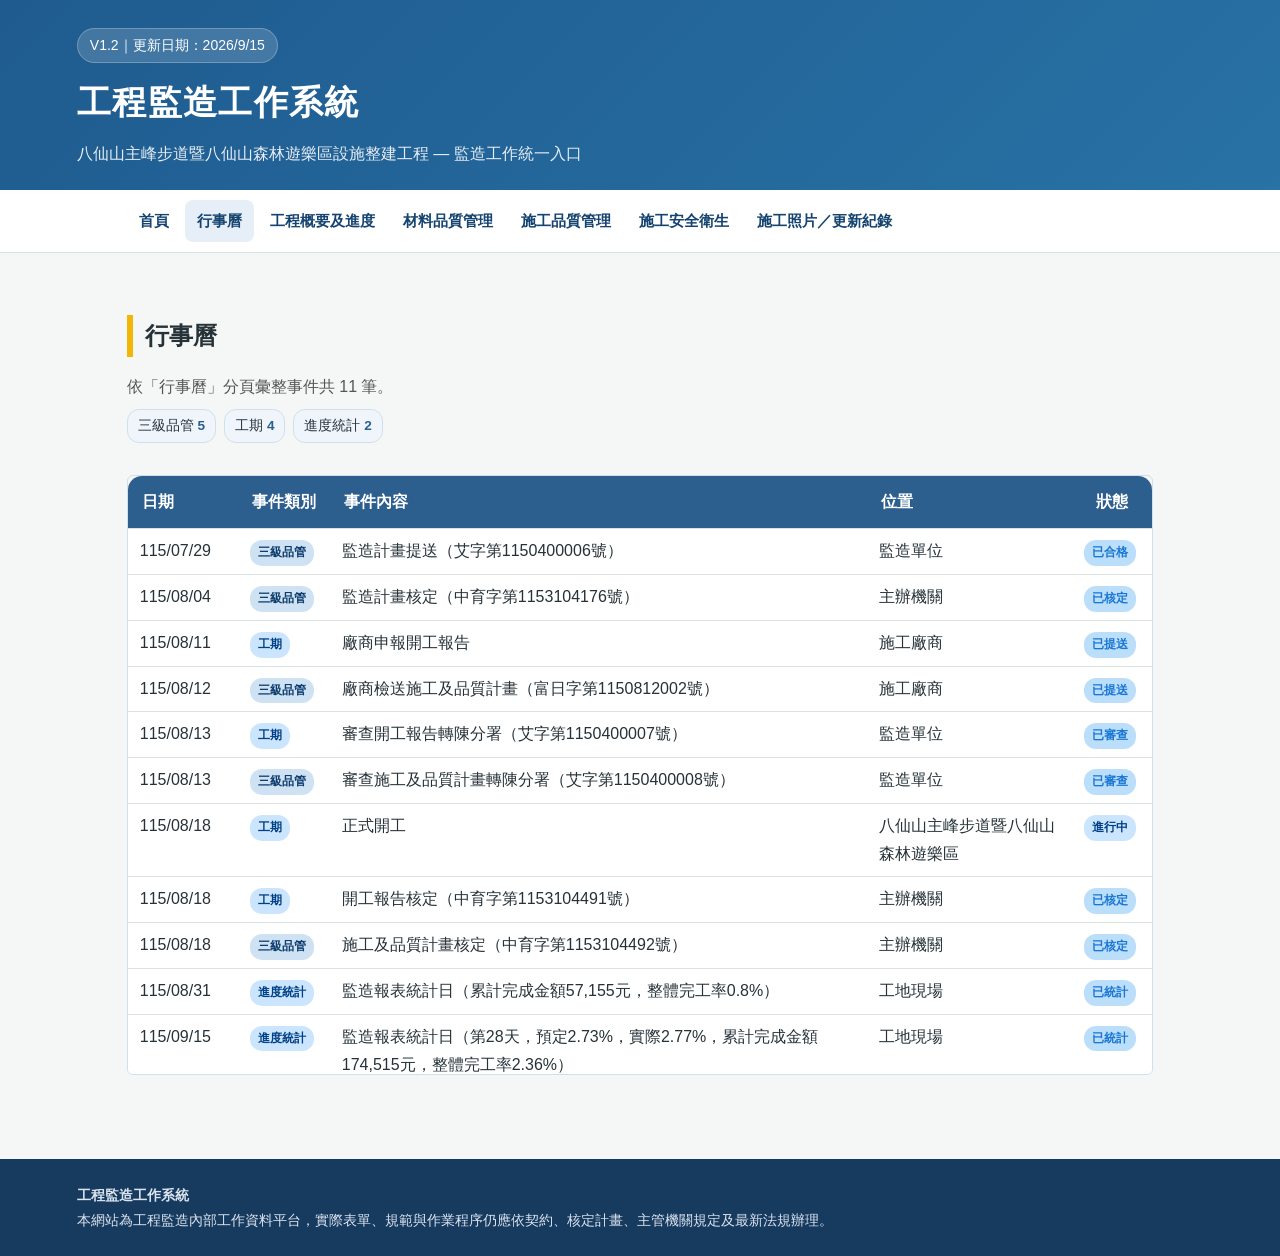
==== calendar.html @ 6cb38f0a "Add files via upload" ====
<!DOCTYPE html>

<html lang="zh-Hant-TW">
<head>
<meta charset="utf-8"/>
<meta content="width=device-width, initial-scale=1" name="viewport"/>
<title>行事曆｜工程監造工作系統</title>
<link href="assets/css/style.css" rel="stylesheet"/>
<style>
    .calendar-section { margin: 2rem 0; }
    .calendar-table th { background: #2c5f8e; color: #fff; position:sticky; top:0; }
    .calendar-table td { padding: 0.5rem 0.75rem; vertical-align: top; }
    .event-tag { display:inline-block; padding:2px 8px; border-radius:12px; font-size:0.78rem; font-weight:600; margin-right:4px; white-space:nowrap; }
    .tag-qc { background:#cfe2f3; color:#0d3d6e; }
    .tag-progress { background:#cce5ff; color:#004085; }
    .tag-inspect { background:#fff3cd; color:#856404; }
    .tag-inspect-work { background:#ff8f00; color:#fff; border:2px solid #e65100; font-weight:700; padding:3px 10px; box-shadow:0 1px 3px rgba(230,81,0,0.25); }
    .tag-schedule { background:#f8d7da; color:#721c24; }
    .tag-selfcheck { background:#e2d9f3; color:#3d1f7c; }
    .tag-mat-sample { background:#d1ecf1; color:#0c5460; }
    .tag-mat-entry { background:#bee5eb; color:#0c5460; }
    .tag-nonconform { background:#f5c6cb; color:#721c24; }
    .tag-oversight { background:#ffe0b2; color:#5d4037; }
    .tag-safety { background:#bbdefb; color:#1976d2; }
    .tag-general { background:#e9ecef; color:#495057; }
    .calendar-wrap { max-height:600px; overflow-y:auto; border:1px solid #cfe0ec; border-radius:6px; }
    .filter-bar { display:flex; gap:0.5rem; flex-wrap:wrap; margin:0.5rem 0 1rem; font-size:0.85rem; }
    .filter-bar .fchip { background:#f0f5fb; border:1px solid #cfe0ec; padding:4px 10px; border-radius:12px; }
    .filter-bar .fchip strong { color:#2c5f8e; }
    .calendar-table th.date-col { min-width:110px; white-space:nowrap; }
    .calendar-table th.cal-status-col, .calendar-table td.cal-status-col { min-width:80px; white-space:nowrap; text-align:center; }
    .calendar-table .tag { white-space:nowrap; }
  
    .placeholder { color:#aaa; font-style:italic; }
  </style>
</head>
<body>
<header>
<div class="header-inner">
<div class="badge">V1.2｜更新日期：2026/9/15</div>
<h1>工程監造工作系統</h1>
<p class="subtitle">八仙山主峰步道暨八仙山森林遊樂區設施整建工程 — 監造工作統一入口</p>
</div>
</header>
<nav>
<div class="nav-inner">
<a href="index.html">首頁</a>
<a href="calendar.html">行事曆</a>
<a href="workflow.html">工程概要及進度</a>
<a href="quality.html">材料品質管理</a>
<a href="construction-quality.html">施工品質管理</a>
<a href="safety.html">施工安全衛生</a>
<a href="downloads.html">施工照片／更新紀錄</a>
</div>
</nav>
<main>
<h2 class="section-title">行事曆</h2>
<p style="color:#555; margin-bottom:0.5rem;">依「行事曆」分頁彙整事件共 11 筆。</p>
<div class="filter-bar"><span class="fchip">三級品管 <strong>5</strong></span> <span class="fchip">工期 <strong>4</strong></span> <span class="fchip">進度統計 <strong>2</strong></span></div>
<div class="calendar-section">
<div class="calendar-wrap">
<table class="calendar-table">
<thead>
<tr><th class="date-col">日期</th><th>事件類別</th><th>事件內容</th><th>位置</th><th class="cal-status-col">狀態</th></tr>
</thead>
<tbody><tr><td>115/07/29</td><td><span class="event-tag tag-qc">三級品管</span></td><td>監造計畫提送（艾字第1150400006號）</td><td>監造單位</td><td class="cal-status-col"><span class="event-tag tag-safety">已合格</span></td></tr><tr><td>115/08/04</td><td><span class="event-tag tag-qc">三級品管</span></td><td>監造計畫核定（中育字第1153104176號）</td><td>主辦機關</td><td class="cal-status-col"><span class="event-tag tag-safety">已核定</span></td></tr><tr><td>115/08/11</td><td><span class="event-tag tag-progress">工期</span></td><td>廠商申報開工報告</td><td>施工廠商</td><td class="cal-status-col"><span class="event-tag tag-safety">已提送</span></td></tr><tr><td>115/08/12</td><td><span class="event-tag tag-qc">三級品管</span></td><td>廠商檢送施工及品質計畫（富日字第1150812002號）</td><td>施工廠商</td><td class="cal-status-col"><span class="event-tag tag-safety">已提送</span></td></tr><tr><td>115/08/13</td><td><span class="event-tag tag-progress">工期</span></td><td>審查開工報告轉陳分署（艾字第1150400007號）</td><td>監造單位</td><td class="cal-status-col"><span class="event-tag tag-safety">已審查</span></td></tr><tr><td>115/08/13</td><td><span class="event-tag tag-qc">三級品管</span></td><td>審查施工及品質計畫轉陳分署（艾字第1150400008號）</td><td>監造單位</td><td class="cal-status-col"><span class="event-tag tag-safety">已審查</span></td></tr><tr><td>115/08/18</td><td><span class="event-tag tag-progress">工期</span></td><td>正式開工</td><td>八仙山主峰步道暨八仙山森林遊樂區</td><td class="cal-status-col"><span class="event-tag tag-progress">進行中</span></td></tr><tr><td>115/08/18</td><td><span class="event-tag tag-progress">工期</span></td><td>開工報告核定（中育字第1153104491號）</td><td>主辦機關</td><td class="cal-status-col"><span class="event-tag tag-safety">已核定</span></td></tr><tr><td>115/08/18</td><td><span class="event-tag tag-qc">三級品管</span></td><td>施工及品質計畫核定（中育字第1153104492號）</td><td>主辦機關</td><td class="cal-status-col"><span class="event-tag tag-safety">已核定</span></td></tr><tr><td>115/08/31</td><td><span class="event-tag tag-progress">進度統計</span></td><td>監造報表統計日（累計完成金額57,155元，整體完工率0.8%）</td><td>工地現場</td><td class="cal-status-col"><span class="event-tag tag-safety">已統計</span></td></tr><tr><td>115/09/15</td><td><span class="event-tag tag-progress">進度統計</span></td><td>監造報表統計日（第28天，預定2.73%，實際2.77%，累計完成金額174,515元，整體完工率2.36%）</td><td>工地現場</td><td class="cal-status-col"><span class="event-tag tag-safety">已統計</span></td></tr></tbody>
</table>
</div>
</div>
</main>
<footer>
<div class="footer-inner">
<strong>工程監造工作系統</strong><br/>
    本網站為工程監造內部工作資料平台，實際表單、規範與作業程序仍應依契約、核定計畫、主管機關規定及最新法規辦理。
  </div>
</footer>
<script src="assets/js/app.js"></script>
</body>
</html>
---- assets/css/style.css ----
:root{
  --primary:#1f5b8f;
  --primary-dark:#164470;
  --accent:#f2b705;
  --bg:#f5f7f6;
  --card:#ffffff;
  --text:#263238;
  --muted:#607d8b;
  --line:#d9e2df;
  --ok:#1976d2;
  --warn:#b26a00;
  --danger:#b00020;
}
*{box-sizing:border-box}
body{
  margin:0;
  font-family:"Noto Sans TC","Microsoft JhengHei",Arial,sans-serif;
  background:var(--bg);
  color:var(--text);
  line-height:1.75;
}
header{
  background:linear-gradient(135deg,var(--primary),#2872a5);
  color:white;
  padding:28px 6vw 22px;
}
.header-inner{
  max-width:1180px;
  margin:auto;
}
.badge{
  display:inline-block;
  background:rgba(255,255,255,.16);
  border:1px solid rgba(255,255,255,.24);
  padding:4px 12px;
  border-radius:999px;
  font-size:14px;
  margin-bottom:10px;
}
h1{
  margin:0;
  font-size:34px;
  letter-spacing:.04em;
}
.subtitle{
  margin:8px 0 0;
  color:#e7edf5;
}
nav{
  background:white;
  border-bottom:1px solid var(--line);
  position:sticky;
  top:0;
  z-index:20;
}
.nav-inner{
  max-width:1180px;
  margin:auto;
  display:flex;
  flex-wrap:wrap;
  gap:4px;
  padding:10px 6vw;
}
nav a{
  color:var(--primary-dark);
  text-decoration:none;
  padding:8px 12px;
  border-radius:8px;
  font-weight:600;
  font-size:15px;
}
nav a:hover, nav a.active{
  background:#e6eef7;
}
main{
  max-width:1180px;
  margin:0 auto;
  padding:28px 6vw 52px;
}
.hero{
  display:grid;
  grid-template-columns:1.4fr .8fr;
  gap:22px;
  align-items:stretch;
}
.card{
  background:var(--card);
  border:1px solid var(--line);
  border-radius:18px;
  padding:22px;
  box-shadow:0 10px 25px rgba(31,91,143,.06);
}
.card h2,.card h3{
  margin-top:0;
}
.grid{
  display:grid;
  grid-template-columns:repeat(3,1fr);
  gap:18px;
  margin-top:18px;
}
.grid.two{grid-template-columns:repeat(2,1fr)}
.grid.four{grid-template-columns:repeat(4,1fr)}
.kpi{
  background:#ffffff;
  border-left:5px solid var(--primary);
  border-radius:12px;
  padding:16px;
}
.kpi .num{
  display:block;
  color:var(--primary);
  font-size:28px;
  font-weight:800;
}
.section-title{
  margin:34px 0 14px;
  border-left:6px solid var(--accent);
  padding-left:12px;
}
.quick-links{
  display:grid;
  grid-template-columns:repeat(4,1fr);
  gap:12px;
}
.quick-links a{
  display:block;
  background:#f0f5fb;
  color:var(--primary-dark);
  text-decoration:none;
  border:1px solid #cfdcec;
  border-radius:14px;
  padding:14px;
  font-weight:700;
}
table{
  width:100%;
  border-collapse:collapse;
  background:white;
  border-radius:14px;
  overflow:hidden;
}
th,td{
  border-bottom:1px solid var(--line);
  padding:12px 14px;
  vertical-align:top;
}
th{
  background:#eaf0f8;
  color:var(--primary-dark);
  text-align:left;
}
tr:last-child td{border-bottom:0}
.tag{
  display:inline-block;
  padding:2px 9px;
  border-radius:999px;
  font-size:13px;
  background:#eef2f8;
  color:var(--primary-dark);
  border:1px solid #d4dfec;
}
.tag.ok{background:#e8f5e9;color:var(--ok);border-color:#bbdefb}
.tag.warn{background:#fff8e1;color:var(--warn);border-color:#ffe0a3}
.tag.danger{background:#ffebee;color:var(--danger);border-color:#ffcdd2}
.timeline{
  counter-reset:step;
  display:grid;
  gap:14px;
}
.step{
  position:relative;
  padding:18px 18px 18px 62px;
  background:white;
  border:1px solid var(--line);
  border-radius:14px;
}
.step:before{
  counter-increment:step;
  content:counter(step);
  position:absolute;
  left:18px;
  top:18px;
  width:30px;
  height:30px;
  display:grid;
  place-items:center;
  background:var(--primary);
  color:white;
  border-radius:50%;
  font-weight:800;
}
.checklist{
  list-style:none;
  padding:0;
  margin:0;
}
.checklist li{
  padding:8px 0 8px 32px;
  position:relative;
  border-bottom:1px dashed #d8dfec;
}
.checklist li:before{
  content:"✓";
  position:absolute;
  left:4px;
  color:var(--primary);
  font-weight:900;
}
.notice{
  border-left:5px solid var(--accent);
  background:#fffaf0;
  padding:14px 16px;
  border-radius:10px;
}
.search-box{
  display:flex;
  gap:10px;
  margin:18px 0;
}
.search-box input{
  flex:1;
  padding:12px 14px;
  border:1px solid var(--line);
  border-radius:10px;
  font-size:16px;
}
footer{
  background:#173a5f;
  color:#dce4ef;
  padding:24px 6vw;
}
.footer-inner{
  max-width:1180px;
  margin:auto;
  font-size:14px;
}
@media(max-width:860px){
  .hero,.grid,.grid.two,.grid.four,.quick-links{grid-template-columns:1fr}
  h1{font-size:28px}
  nav{position:static}
}
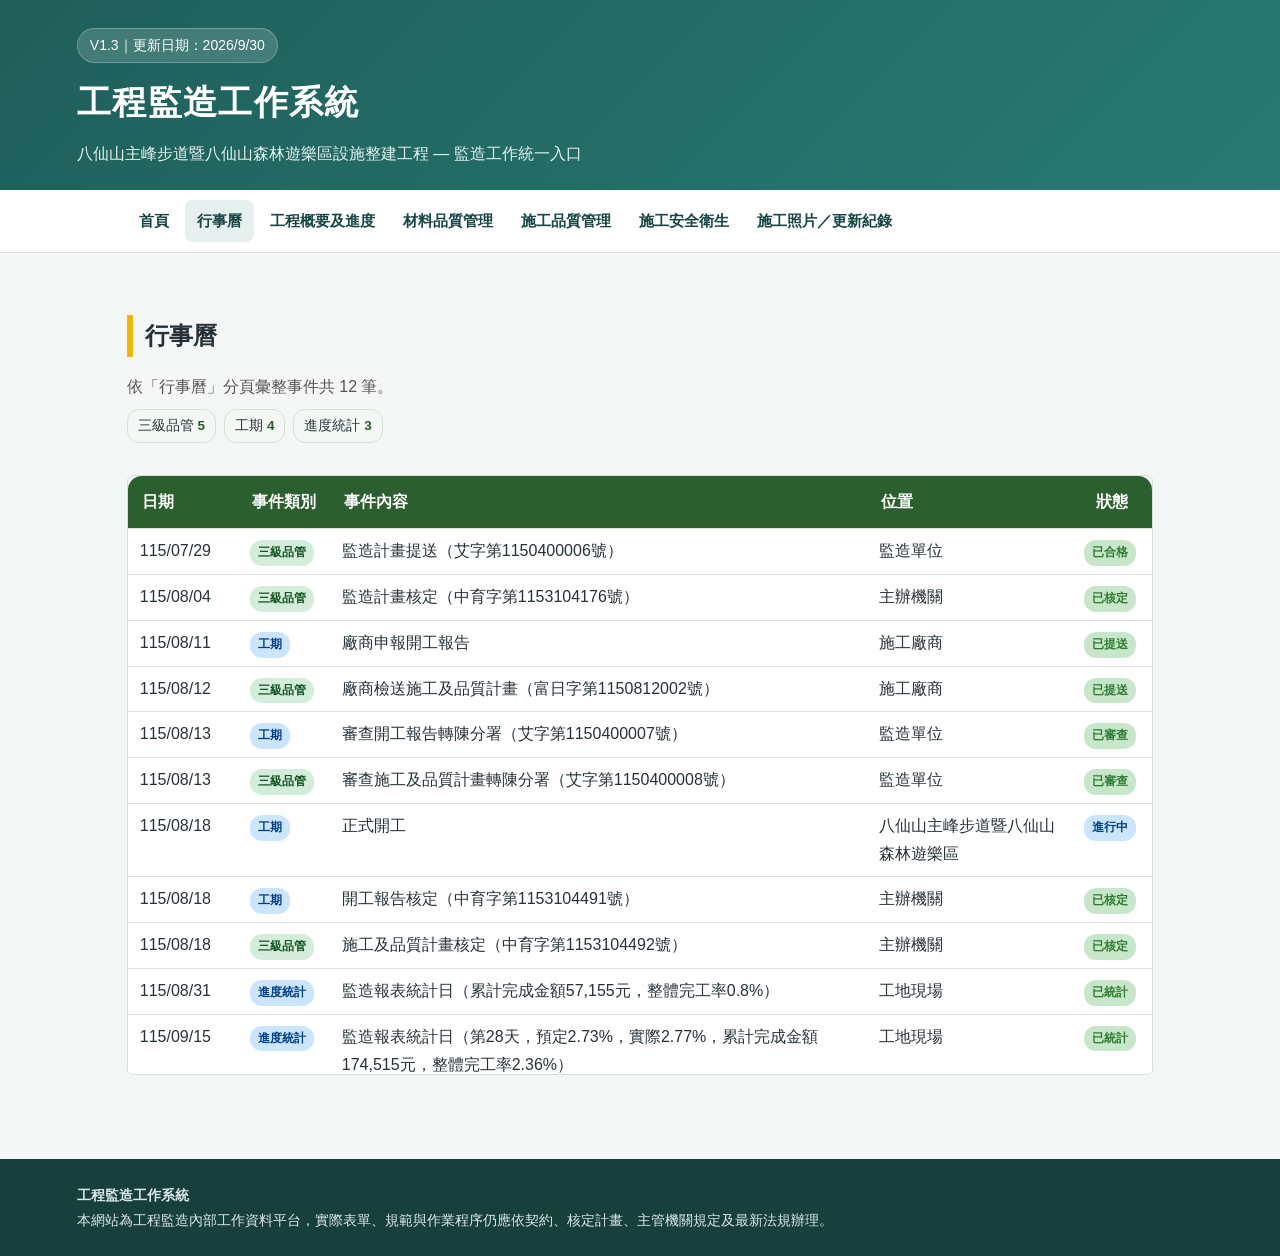
==== commit 7a526cd6: "Add files via upload" ====
--- a/calendar.html
+++ b/calendar.html
@@ -8,10 +8,10 @@
 <link href="assets/css/style.css" rel="stylesheet"/>
 <style>
     .calendar-section { margin: 2rem 0; }
-    .calendar-table th { background: #2c5f8e; color: #fff; position:sticky; top:0; }
+    .calendar-table th { background: #2c5f2e; color: #fff; position:sticky; top:0; }
     .calendar-table td { padding: 0.5rem 0.75rem; vertical-align: top; }
     .event-tag { display:inline-block; padding:2px 8px; border-radius:12px; font-size:0.78rem; font-weight:600; margin-right:4px; white-space:nowrap; }
-    .tag-qc { background:#cfe2f3; color:#0d3d6e; }
+    .tag-qc { background:#d4edda; color:#155724; }
     .tag-progress { background:#cce5ff; color:#004085; }
     .tag-inspect { background:#fff3cd; color:#856404; }
     .tag-inspect-work { background:#ff8f00; color:#fff; border:2px solid #e65100; font-weight:700; padding:3px 10px; box-shadow:0 1px 3px rgba(230,81,0,0.25); }
@@ -21,12 +21,12 @@
     .tag-mat-entry { background:#bee5eb; color:#0c5460; }
     .tag-nonconform { background:#f5c6cb; color:#721c24; }
     .tag-oversight { background:#ffe0b2; color:#5d4037; }
-    .tag-safety { background:#bbdefb; color:#1976d2; }
+    .tag-safety { background:#c8e6c9; color:#2e7d32; }
     .tag-general { background:#e9ecef; color:#495057; }
-    .calendar-wrap { max-height:600px; overflow-y:auto; border:1px solid #cfe0ec; border-radius:6px; }
+    .calendar-wrap { max-height:600px; overflow-y:auto; border:1px solid #d4e4d4; border-radius:6px; }
     .filter-bar { display:flex; gap:0.5rem; flex-wrap:wrap; margin:0.5rem 0 1rem; font-size:0.85rem; }
-    .filter-bar .fchip { background:#f0f5fb; border:1px solid #cfe0ec; padding:4px 10px; border-radius:12px; }
-    .filter-bar .fchip strong { color:#2c5f8e; }
+    .filter-bar .fchip { background:#f4f8f4; border:1px solid #d4e4d4; padding:4px 10px; border-radius:12px; }
+    .filter-bar .fchip strong { color:#2c5f2e; }
     .calendar-table th.date-col { min-width:110px; white-space:nowrap; }
     .calendar-table th.cal-status-col, .calendar-table td.cal-status-col { min-width:80px; white-space:nowrap; text-align:center; }
     .calendar-table .tag { white-space:nowrap; }
@@ -37,7 +37,7 @@
 <body>
 <header>
 <div class="header-inner">
-<div class="badge">V1.2｜更新日期：2026/9/15</div>
+<div class="badge">V1.3｜更新日期：2026/9/30</div>
 <h1>工程監造工作系統</h1>
 <p class="subtitle">八仙山主峰步道暨八仙山森林遊樂區設施整建工程 — 監造工作統一入口</p>
 </div>
@@ -55,15 +55,15 @@
 </nav>
 <main>
 <h2 class="section-title">行事曆</h2>
-<p style="color:#555; margin-bottom:0.5rem;">依「行事曆」分頁彙整事件共 11 筆。</p>
-<div class="filter-bar"><span class="fchip">三級品管 <strong>5</strong></span> <span class="fchip">工期 <strong>4</strong></span> <span class="fchip">進度統計 <strong>2</strong></span></div>
+<p style="color:#555; margin-bottom:0.5rem;">依「行事曆」分頁彙整事件共 12 筆。</p>
+<div class="filter-bar"><span class="fchip">三級品管 <strong>5</strong></span> <span class="fchip">工期 <strong>4</strong></span> <span class="fchip">進度統計 <strong>3</strong></span></div>
 <div class="calendar-section">
 <div class="calendar-wrap">
 <table class="calendar-table">
 <thead>
 <tr><th class="date-col">日期</th><th>事件類別</th><th>事件內容</th><th>位置</th><th class="cal-status-col">狀態</th></tr>
 </thead>
-<tbody><tr><td>115/07/29</td><td><span class="event-tag tag-qc">三級品管</span></td><td>監造計畫提送（艾字第1150400006號）</td><td>監造單位</td><td class="cal-status-col"><span class="event-tag tag-safety">已合格</span></td></tr><tr><td>115/08/04</td><td><span class="event-tag tag-qc">三級品管</span></td><td>監造計畫核定（中育字第1153104176號）</td><td>主辦機關</td><td class="cal-status-col"><span class="event-tag tag-safety">已核定</span></td></tr><tr><td>115/08/11</td><td><span class="event-tag tag-progress">工期</span></td><td>廠商申報開工報告</td><td>施工廠商</td><td class="cal-status-col"><span class="event-tag tag-safety">已提送</span></td></tr><tr><td>115/08/12</td><td><span class="event-tag tag-qc">三級品管</span></td><td>廠商檢送施工及品質計畫（富日字第1150812002號）</td><td>施工廠商</td><td class="cal-status-col"><span class="event-tag tag-safety">已提送</span></td></tr><tr><td>115/08/13</td><td><span class="event-tag tag-progress">工期</span></td><td>審查開工報告轉陳分署（艾字第1150400007號）</td><td>監造單位</td><td class="cal-status-col"><span class="event-tag tag-safety">已審查</span></td></tr><tr><td>115/08/13</td><td><span class="event-tag tag-qc">三級品管</span></td><td>審查施工及品質計畫轉陳分署（艾字第1150400008號）</td><td>監造單位</td><td class="cal-status-col"><span class="event-tag tag-safety">已審查</span></td></tr><tr><td>115/08/18</td><td><span class="event-tag tag-progress">工期</span></td><td>正式開工</td><td>八仙山主峰步道暨八仙山森林遊樂區</td><td class="cal-status-col"><span class="event-tag tag-progress">進行中</span></td></tr><tr><td>115/08/18</td><td><span class="event-tag tag-progress">工期</span></td><td>開工報告核定（中育字第1153104491號）</td><td>主辦機關</td><td class="cal-status-col"><span class="event-tag tag-safety">已核定</span></td></tr><tr><td>115/08/18</td><td><span class="event-tag tag-qc">三級品管</span></td><td>施工及品質計畫核定（中育字第1153104492號）</td><td>主辦機關</td><td class="cal-status-col"><span class="event-tag tag-safety">已核定</span></td></tr><tr><td>115/08/31</td><td><span class="event-tag tag-progress">進度統計</span></td><td>監造報表統計日（累計完成金額57,155元，整體完工率0.8%）</td><td>工地現場</td><td class="cal-status-col"><span class="event-tag tag-safety">已統計</span></td></tr><tr><td>115/09/15</td><td><span class="event-tag tag-progress">進度統計</span></td><td>監造報表統計日（第28天，預定2.73%，實際2.77%，累計完成金額174,515元，整體完工率2.36%）</td><td>工地現場</td><td class="cal-status-col"><span class="event-tag tag-safety">已統計</span></td></tr></tbody>
+<tbody><tr><td>115/07/29</td><td><span class="event-tag tag-qc">三級品管</span></td><td>監造計畫提送（艾字第1150400006號）</td><td>監造單位</td><td class="cal-status-col"><span class="event-tag tag-safety">已合格</span></td></tr><tr><td>115/08/04</td><td><span class="event-tag tag-qc">三級品管</span></td><td>監造計畫核定（中育字第1153104176號）</td><td>主辦機關</td><td class="cal-status-col"><span class="event-tag tag-safety">已核定</span></td></tr><tr><td>115/08/11</td><td><span class="event-tag tag-progress">工期</span></td><td>廠商申報開工報告</td><td>施工廠商</td><td class="cal-status-col"><span class="event-tag tag-safety">已提送</span></td></tr><tr><td>115/08/12</td><td><span class="event-tag tag-qc">三級品管</span></td><td>廠商檢送施工及品質計畫（富日字第1150812002號）</td><td>施工廠商</td><td class="cal-status-col"><span class="event-tag tag-safety">已提送</span></td></tr><tr><td>115/08/13</td><td><span class="event-tag tag-progress">工期</span></td><td>審查開工報告轉陳分署（艾字第1150400007號）</td><td>監造單位</td><td class="cal-status-col"><span class="event-tag tag-safety">已審查</span></td></tr><tr><td>115/08/13</td><td><span class="event-tag tag-qc">三級品管</span></td><td>審查施工及品質計畫轉陳分署（艾字第1150400008號）</td><td>監造單位</td><td class="cal-status-col"><span class="event-tag tag-safety">已審查</span></td></tr><tr><td>115/08/18</td><td><span class="event-tag tag-progress">工期</span></td><td>正式開工</td><td>八仙山主峰步道暨八仙山森林遊樂區</td><td class="cal-status-col"><span class="event-tag tag-progress">進行中</span></td></tr><tr><td>115/08/18</td><td><span class="event-tag tag-progress">工期</span></td><td>開工報告核定（中育字第1153104491號）</td><td>主辦機關</td><td class="cal-status-col"><span class="event-tag tag-safety">已核定</span></td></tr><tr><td>115/08/18</td><td><span class="event-tag tag-qc">三級品管</span></td><td>施工及品質計畫核定（中育字第1153104492號）</td><td>主辦機關</td><td class="cal-status-col"><span class="event-tag tag-safety">已核定</span></td></tr><tr><td>115/08/31</td><td><span class="event-tag tag-progress">進度統計</span></td><td>監造報表統計日（累計完成金額57,155元，整體完工率0.8%）</td><td>工地現場</td><td class="cal-status-col"><span class="event-tag tag-safety">已統計</span></td></tr><tr><td>115/09/15</td><td><span class="event-tag tag-progress">進度統計</span></td><td>監造報表統計日（第28天，預定2.73%，實際2.77%，累計完成金額174,515元，整體完工率2.36%）</td><td>工地現場</td><td class="cal-status-col"><span class="event-tag tag-safety">已統計</span></td></tr><tr><td>115/09/30</td><td><span class="event-tag tag-progress">進度統計</span></td><td>監造報表統計日（第43天，預定8.20%，實際8.24%，累計完成金額518,972元，整體完工率7.03%）</td><td>工地現場</td><td class="cal-status-col"><span class="event-tag tag-safety">已統計</span></td></tr></tbody>
 </table>
 </div>
 </div>
--- a/assets/css/style.css
+++ b/assets/css/style.css
@@ -1,14 +1,14 @@
 
 :root{
-  --primary:#1f5b8f;
-  --primary-dark:#164470;
+  --primary:#1f5f5b;
+  --primary-dark:#164744;
   --accent:#f2b705;
   --bg:#f5f7f6;
   --card:#ffffff;
   --text:#263238;
   --muted:#607d8b;
   --line:#d9e2df;
-  --ok:#1976d2;
+  --ok:#2e7d32;
   --warn:#b26a00;
   --danger:#b00020;
 }
@@ -21,7 +21,7 @@
   line-height:1.75;
 }
 header{
-  background:linear-gradient(135deg,var(--primary),#2872a5);
+  background:linear-gradient(135deg,var(--primary),#287a73);
   color:white;
   padding:28px 6vw 22px;
 }
@@ -45,7 +45,7 @@
 }
 .subtitle{
   margin:8px 0 0;
-  color:#e7edf5;
+  color:#e7f2ef;
 }
 nav{
   background:white;
@@ -71,7 +71,7 @@
   font-size:15px;
 }
 nav a:hover, nav a.active{
-  background:#e6eef7;
+  background:#e6f1ef;
 }
 main{
   max-width:1180px;
@@ -89,7 +89,7 @@
   border:1px solid var(--line);
   border-radius:18px;
   padding:22px;
-  box-shadow:0 10px 25px rgba(31,91,143,.06);
+  box-shadow:0 10px 25px rgba(31,95,91,.06);
 }
 .card h2,.card h3{
   margin-top:0;
@@ -126,10 +126,10 @@
 }
 .quick-links a{
   display:block;
-  background:#f0f5fb;
+  background:#f0f7f5;
   color:var(--primary-dark);
   text-decoration:none;
-  border:1px solid #cfdcec;
+  border:1px solid #cfe2dd;
   border-radius:14px;
   padding:14px;
   font-weight:700;
@@ -147,7 +147,7 @@
   vertical-align:top;
 }
 th{
-  background:#eaf0f8;
+  background:#eaf4f2;
   color:var(--primary-dark);
   text-align:left;
 }
@@ -157,11 +157,11 @@
   padding:2px 9px;
   border-radius:999px;
   font-size:13px;
-  background:#eef2f8;
-  color:var(--primary-dark);
-  border:1px solid #d4dfec;
-}
-.tag.ok{background:#e8f5e9;color:var(--ok);border-color:#bbdefb}
+  background:#eef4f2;
+  color:var(--primary-dark);
+  border:1px solid #d4e4df;
+}
+.tag.ok{background:#e8f5e9;color:var(--ok);border-color:#c8e6c9}
 .tag.warn{background:#fff8e1;color:var(--warn);border-color:#ffe0a3}
 .tag.danger{background:#ffebee;color:var(--danger);border-color:#ffcdd2}
 .timeline{
@@ -199,7 +199,7 @@
 .checklist li{
   padding:8px 0 8px 32px;
   position:relative;
-  border-bottom:1px dashed #d8dfec;
+  border-bottom:1px dashed #d8e3df;
 }
 .checklist li:before{
   content:"✓";
@@ -227,8 +227,8 @@
   font-size:16px;
 }
 footer{
-  background:#173a5f;
-  color:#dce4ef;
+  background:#173f3c;
+  color:#dce9e6;
   padding:24px 6vw;
 }
 .footer-inner{
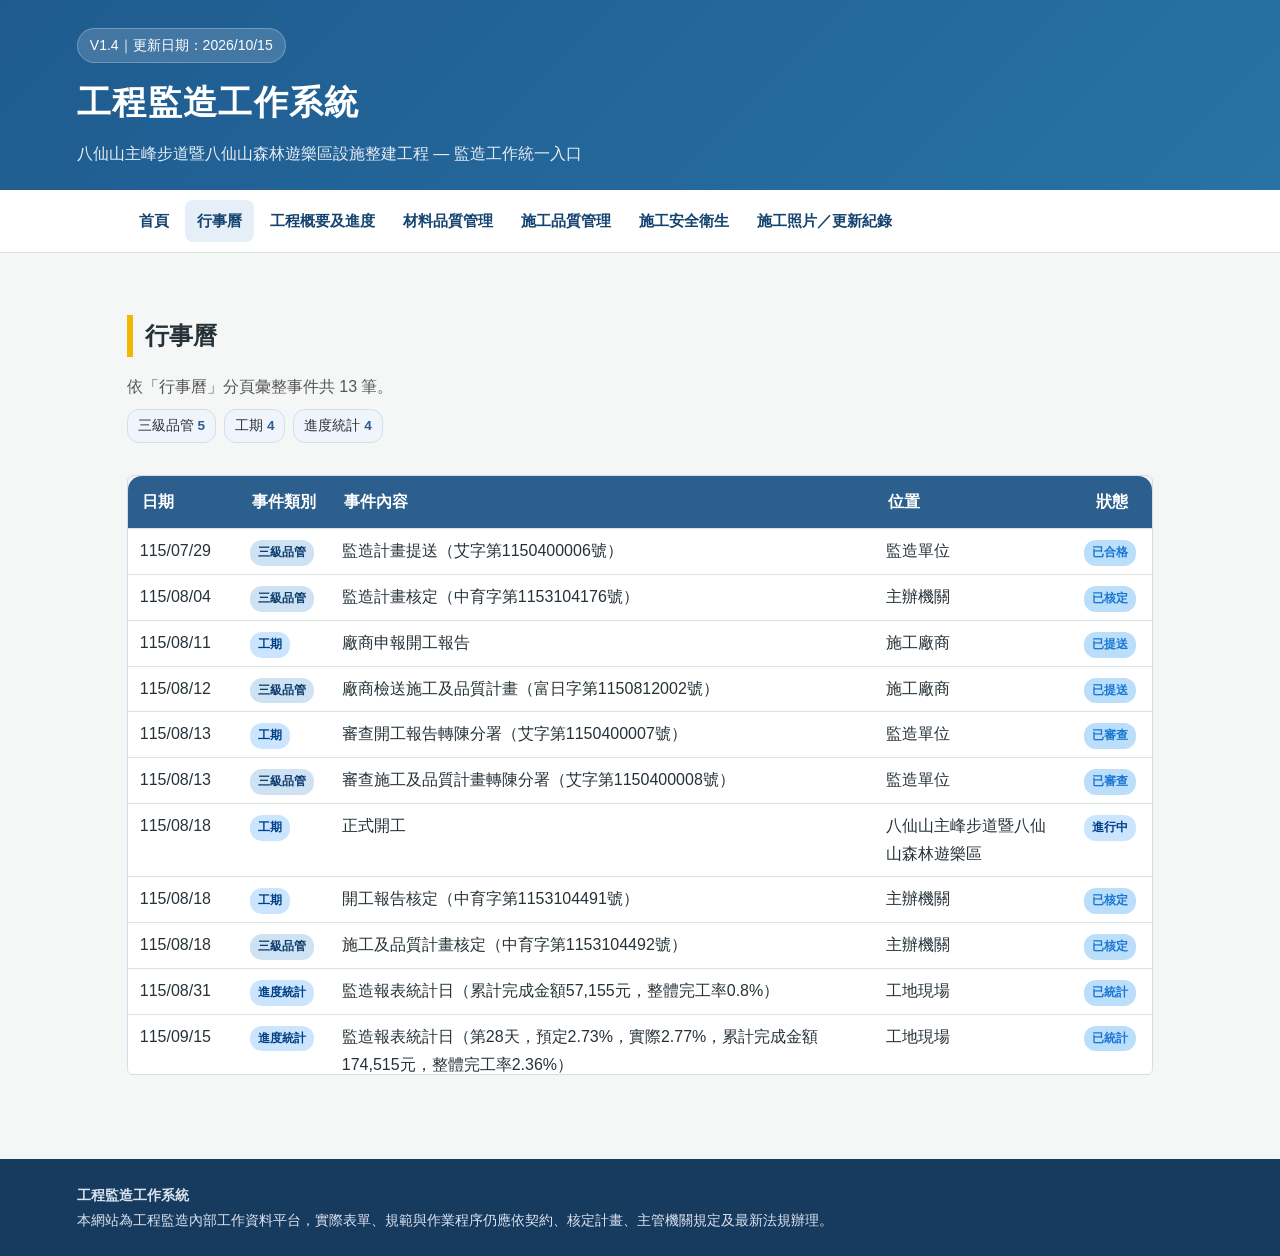
==== commit aeab7604: "Add files via upload" ====
--- a/calendar.html
+++ b/calendar.html
@@ -8,10 +8,10 @@
 <link href="assets/css/style.css" rel="stylesheet"/>
 <style>
     .calendar-section { margin: 2rem 0; }
-    .calendar-table th { background: #2c5f2e; color: #fff; position:sticky; top:0; }
+    .calendar-table th { background: #2c5f8e; color: #fff; position:sticky; top:0; }
     .calendar-table td { padding: 0.5rem 0.75rem; vertical-align: top; }
     .event-tag { display:inline-block; padding:2px 8px; border-radius:12px; font-size:0.78rem; font-weight:600; margin-right:4px; white-space:nowrap; }
-    .tag-qc { background:#d4edda; color:#155724; }
+    .tag-qc { background:#cfe2f3; color:#0d3d6e; }
     .tag-progress { background:#cce5ff; color:#004085; }
     .tag-inspect { background:#fff3cd; color:#856404; }
     .tag-inspect-work { background:#ff8f00; color:#fff; border:2px solid #e65100; font-weight:700; padding:3px 10px; box-shadow:0 1px 3px rgba(230,81,0,0.25); }
@@ -21,12 +21,12 @@
     .tag-mat-entry { background:#bee5eb; color:#0c5460; }
     .tag-nonconform { background:#f5c6cb; color:#721c24; }
     .tag-oversight { background:#ffe0b2; color:#5d4037; }
-    .tag-safety { background:#c8e6c9; color:#2e7d32; }
+    .tag-safety { background:#bbdefb; color:#1976d2; }
     .tag-general { background:#e9ecef; color:#495057; }
-    .calendar-wrap { max-height:600px; overflow-y:auto; border:1px solid #d4e4d4; border-radius:6px; }
+    .calendar-wrap { max-height:600px; overflow-y:auto; border:1px solid #cfe0ec; border-radius:6px; }
     .filter-bar { display:flex; gap:0.5rem; flex-wrap:wrap; margin:0.5rem 0 1rem; font-size:0.85rem; }
-    .filter-bar .fchip { background:#f4f8f4; border:1px solid #d4e4d4; padding:4px 10px; border-radius:12px; }
-    .filter-bar .fchip strong { color:#2c5f2e; }
+    .filter-bar .fchip { background:#f0f5fb; border:1px solid #cfe0ec; padding:4px 10px; border-radius:12px; }
+    .filter-bar .fchip strong { color:#2c5f8e; }
     .calendar-table th.date-col { min-width:110px; white-space:nowrap; }
     .calendar-table th.cal-status-col, .calendar-table td.cal-status-col { min-width:80px; white-space:nowrap; text-align:center; }
     .calendar-table .tag { white-space:nowrap; }
@@ -37,7 +37,7 @@
 <body>
 <header>
 <div class="header-inner">
-<div class="badge">V1.3｜更新日期：2026/9/30</div>
+<div class="badge">V1.4｜更新日期：2026/10/15</div>
 <h1>工程監造工作系統</h1>
 <p class="subtitle">八仙山主峰步道暨八仙山森林遊樂區設施整建工程 — 監造工作統一入口</p>
 </div>
@@ -55,15 +55,15 @@
 </nav>
 <main>
 <h2 class="section-title">行事曆</h2>
-<p style="color:#555; margin-bottom:0.5rem;">依「行事曆」分頁彙整事件共 12 筆。</p>
-<div class="filter-bar"><span class="fchip">三級品管 <strong>5</strong></span> <span class="fchip">工期 <strong>4</strong></span> <span class="fchip">進度統計 <strong>3</strong></span></div>
+<p style="color:#555; margin-bottom:0.5rem;">依「行事曆」分頁彙整事件共 13 筆。</p>
+<div class="filter-bar"><span class="fchip">三級品管 <strong>5</strong></span> <span class="fchip">工期 <strong>4</strong></span> <span class="fchip">進度統計 <strong>4</strong></span></div>
 <div class="calendar-section">
 <div class="calendar-wrap">
 <table class="calendar-table">
 <thead>
 <tr><th class="date-col">日期</th><th>事件類別</th><th>事件內容</th><th>位置</th><th class="cal-status-col">狀態</th></tr>
 </thead>
-<tbody><tr><td>115/07/29</td><td><span class="event-tag tag-qc">三級品管</span></td><td>監造計畫提送（艾字第1150400006號）</td><td>監造單位</td><td class="cal-status-col"><span class="event-tag tag-safety">已合格</span></td></tr><tr><td>115/08/04</td><td><span class="event-tag tag-qc">三級品管</span></td><td>監造計畫核定（中育字第1153104176號）</td><td>主辦機關</td><td class="cal-status-col"><span class="event-tag tag-safety">已核定</span></td></tr><tr><td>115/08/11</td><td><span class="event-tag tag-progress">工期</span></td><td>廠商申報開工報告</td><td>施工廠商</td><td class="cal-status-col"><span class="event-tag tag-safety">已提送</span></td></tr><tr><td>115/08/12</td><td><span class="event-tag tag-qc">三級品管</span></td><td>廠商檢送施工及品質計畫（富日字第1150812002號）</td><td>施工廠商</td><td class="cal-status-col"><span class="event-tag tag-safety">已提送</span></td></tr><tr><td>115/08/13</td><td><span class="event-tag tag-progress">工期</span></td><td>審查開工報告轉陳分署（艾字第1150400007號）</td><td>監造單位</td><td class="cal-status-col"><span class="event-tag tag-safety">已審查</span></td></tr><tr><td>115/08/13</td><td><span class="event-tag tag-qc">三級品管</span></td><td>審查施工及品質計畫轉陳分署（艾字第1150400008號）</td><td>監造單位</td><td class="cal-status-col"><span class="event-tag tag-safety">已審查</span></td></tr><tr><td>115/08/18</td><td><span class="event-tag tag-progress">工期</span></td><td>正式開工</td><td>八仙山主峰步道暨八仙山森林遊樂區</td><td class="cal-status-col"><span class="event-tag tag-progress">進行中</span></td></tr><tr><td>115/08/18</td><td><span class="event-tag tag-progress">工期</span></td><td>開工報告核定（中育字第1153104491號）</td><td>主辦機關</td><td class="cal-status-col"><span class="event-tag tag-safety">已核定</span></td></tr><tr><td>115/08/18</td><td><span class="event-tag tag-qc">三級品管</span></td><td>施工及品質計畫核定（中育字第1153104492號）</td><td>主辦機關</td><td class="cal-status-col"><span class="event-tag tag-safety">已核定</span></td></tr><tr><td>115/08/31</td><td><span class="event-tag tag-progress">進度統計</span></td><td>監造報表統計日（累計完成金額57,155元，整體完工率0.8%）</td><td>工地現場</td><td class="cal-status-col"><span class="event-tag tag-safety">已統計</span></td></tr><tr><td>115/09/15</td><td><span class="event-tag tag-progress">進度統計</span></td><td>監造報表統計日（第28天，預定2.73%，實際2.77%，累計完成金額174,515元，整體完工率2.36%）</td><td>工地現場</td><td class="cal-status-col"><span class="event-tag tag-safety">已統計</span></td></tr><tr><td>115/09/30</td><td><span class="event-tag tag-progress">進度統計</span></td><td>監造報表統計日（第43天，預定8.20%，實際8.24%，累計完成金額518,972元，整體完工率7.03%）</td><td>工地現場</td><td class="cal-status-col"><span class="event-tag tag-safety">已統計</span></td></tr></tbody>
+<tbody><tr><td>115/07/29</td><td><span class="event-tag tag-qc">三級品管</span></td><td>監造計畫提送（艾字第1150400006號）</td><td>監造單位</td><td class="cal-status-col"><span class="event-tag tag-safety">已合格</span></td></tr><tr><td>115/08/04</td><td><span class="event-tag tag-qc">三級品管</span></td><td>監造計畫核定（中育字第1153104176號）</td><td>主辦機關</td><td class="cal-status-col"><span class="event-tag tag-safety">已核定</span></td></tr><tr><td>115/08/11</td><td><span class="event-tag tag-progress">工期</span></td><td>廠商申報開工報告</td><td>施工廠商</td><td class="cal-status-col"><span class="event-tag tag-safety">已提送</span></td></tr><tr><td>115/08/12</td><td><span class="event-tag tag-qc">三級品管</span></td><td>廠商檢送施工及品質計畫（富日字第1150812002號）</td><td>施工廠商</td><td class="cal-status-col"><span class="event-tag tag-safety">已提送</span></td></tr><tr><td>115/08/13</td><td><span class="event-tag tag-progress">工期</span></td><td>審查開工報告轉陳分署（艾字第1150400007號）</td><td>監造單位</td><td class="cal-status-col"><span class="event-tag tag-safety">已審查</span></td></tr><tr><td>115/08/13</td><td><span class="event-tag tag-qc">三級品管</span></td><td>審查施工及品質計畫轉陳分署（艾字第1150400008號）</td><td>監造單位</td><td class="cal-status-col"><span class="event-tag tag-safety">已審查</span></td></tr><tr><td>115/08/18</td><td><span class="event-tag tag-progress">工期</span></td><td>正式開工</td><td>八仙山主峰步道暨八仙山森林遊樂區</td><td class="cal-status-col"><span class="event-tag tag-progress">進行中</span></td></tr><tr><td>115/08/18</td><td><span class="event-tag tag-progress">工期</span></td><td>開工報告核定（中育字第1153104491號）</td><td>主辦機關</td><td class="cal-status-col"><span class="event-tag tag-safety">已核定</span></td></tr><tr><td>115/08/18</td><td><span class="event-tag tag-qc">三級品管</span></td><td>施工及品質計畫核定（中育字第1153104492號）</td><td>主辦機關</td><td class="cal-status-col"><span class="event-tag tag-safety">已核定</span></td></tr><tr><td>115/08/31</td><td><span class="event-tag tag-progress">進度統計</span></td><td>監造報表統計日（累計完成金額57,155元，整體完工率0.8%）</td><td>工地現場</td><td class="cal-status-col"><span class="event-tag tag-safety">已統計</span></td></tr><tr><td>115/09/15</td><td><span class="event-tag tag-progress">進度統計</span></td><td>監造報表統計日（第28天，預定2.73%，實際2.77%，累計完成金額174,515元，整體完工率2.36%）</td><td>工地現場</td><td class="cal-status-col"><span class="event-tag tag-safety">已統計</span></td></tr><tr><td>115/09/30</td><td><span class="event-tag tag-progress">進度統計</span></td><td>監造報表統計日（第43天，預定8.20%，實際8.24%，累計完成金額518,972元，整體完工率7.03%）</td><td>工地現場</td><td class="cal-status-col"><span class="event-tag tag-safety">已統計</span></td></tr><tr><td>115/10/15</td><td><span class="event-tag tag-progress">進度統計</span></td><td>監造報表統計日（第58天，預定16.80%，實際17.04%，累計完成金額1,073,335元，整體完工率14.54%）</td><td>工地現場</td><td class="cal-status-col"><span class="event-tag tag-safety">已統計</span></td></tr></tbody>
 </table>
 </div>
 </div>
--- a/assets/css/style.css
+++ b/assets/css/style.css
@@ -1,14 +1,14 @@
 
 :root{
-  --primary:#1f5f5b;
-  --primary-dark:#164744;
+  --primary:#1f5b8f;
+  --primary-dark:#164470;
   --accent:#f2b705;
   --bg:#f5f7f6;
   --card:#ffffff;
   --text:#263238;
   --muted:#607d8b;
   --line:#d9e2df;
-  --ok:#2e7d32;
+  --ok:#1976d2;
   --warn:#b26a00;
   --danger:#b00020;
 }
@@ -21,7 +21,7 @@
   line-height:1.75;
 }
 header{
-  background:linear-gradient(135deg,var(--primary),#287a73);
+  background:linear-gradient(135deg,var(--primary),#2872a5);
   color:white;
   padding:28px 6vw 22px;
 }
@@ -45,7 +45,7 @@
 }
 .subtitle{
   margin:8px 0 0;
-  color:#e7f2ef;
+  color:#e7edf5;
 }
 nav{
   background:white;
@@ -71,7 +71,7 @@
   font-size:15px;
 }
 nav a:hover, nav a.active{
-  background:#e6f1ef;
+  background:#e6eef7;
 }
 main{
   max-width:1180px;
@@ -89,7 +89,7 @@
   border:1px solid var(--line);
   border-radius:18px;
   padding:22px;
-  box-shadow:0 10px 25px rgba(31,95,91,.06);
+  box-shadow:0 10px 25px rgba(31,91,143,.06);
 }
 .card h2,.card h3{
   margin-top:0;
@@ -126,10 +126,10 @@
 }
 .quick-links a{
   display:block;
-  background:#f0f7f5;
+  background:#f0f5fb;
   color:var(--primary-dark);
   text-decoration:none;
-  border:1px solid #cfe2dd;
+  border:1px solid #cfdcec;
   border-radius:14px;
   padding:14px;
   font-weight:700;
@@ -147,7 +147,7 @@
   vertical-align:top;
 }
 th{
-  background:#eaf4f2;
+  background:#eaf0f8;
   color:var(--primary-dark);
   text-align:left;
 }
@@ -157,11 +157,11 @@
   padding:2px 9px;
   border-radius:999px;
   font-size:13px;
-  background:#eef4f2;
-  color:var(--primary-dark);
-  border:1px solid #d4e4df;
-}
-.tag.ok{background:#e8f5e9;color:var(--ok);border-color:#c8e6c9}
+  background:#eef2f8;
+  color:var(--primary-dark);
+  border:1px solid #d4dfec;
+}
+.tag.ok{background:#e8f5e9;color:var(--ok);border-color:#bbdefb}
 .tag.warn{background:#fff8e1;color:var(--warn);border-color:#ffe0a3}
 .tag.danger{background:#ffebee;color:var(--danger);border-color:#ffcdd2}
 .timeline{
@@ -199,7 +199,7 @@
 .checklist li{
   padding:8px 0 8px 32px;
   position:relative;
-  border-bottom:1px dashed #d8e3df;
+  border-bottom:1px dashed #d8dfec;
 }
 .checklist li:before{
   content:"✓";
@@ -227,8 +227,8 @@
   font-size:16px;
 }
 footer{
-  background:#173f3c;
-  color:#dce9e6;
+  background:#173a5f;
+  color:#dce4ef;
   padding:24px 6vw;
 }
 .footer-inner{
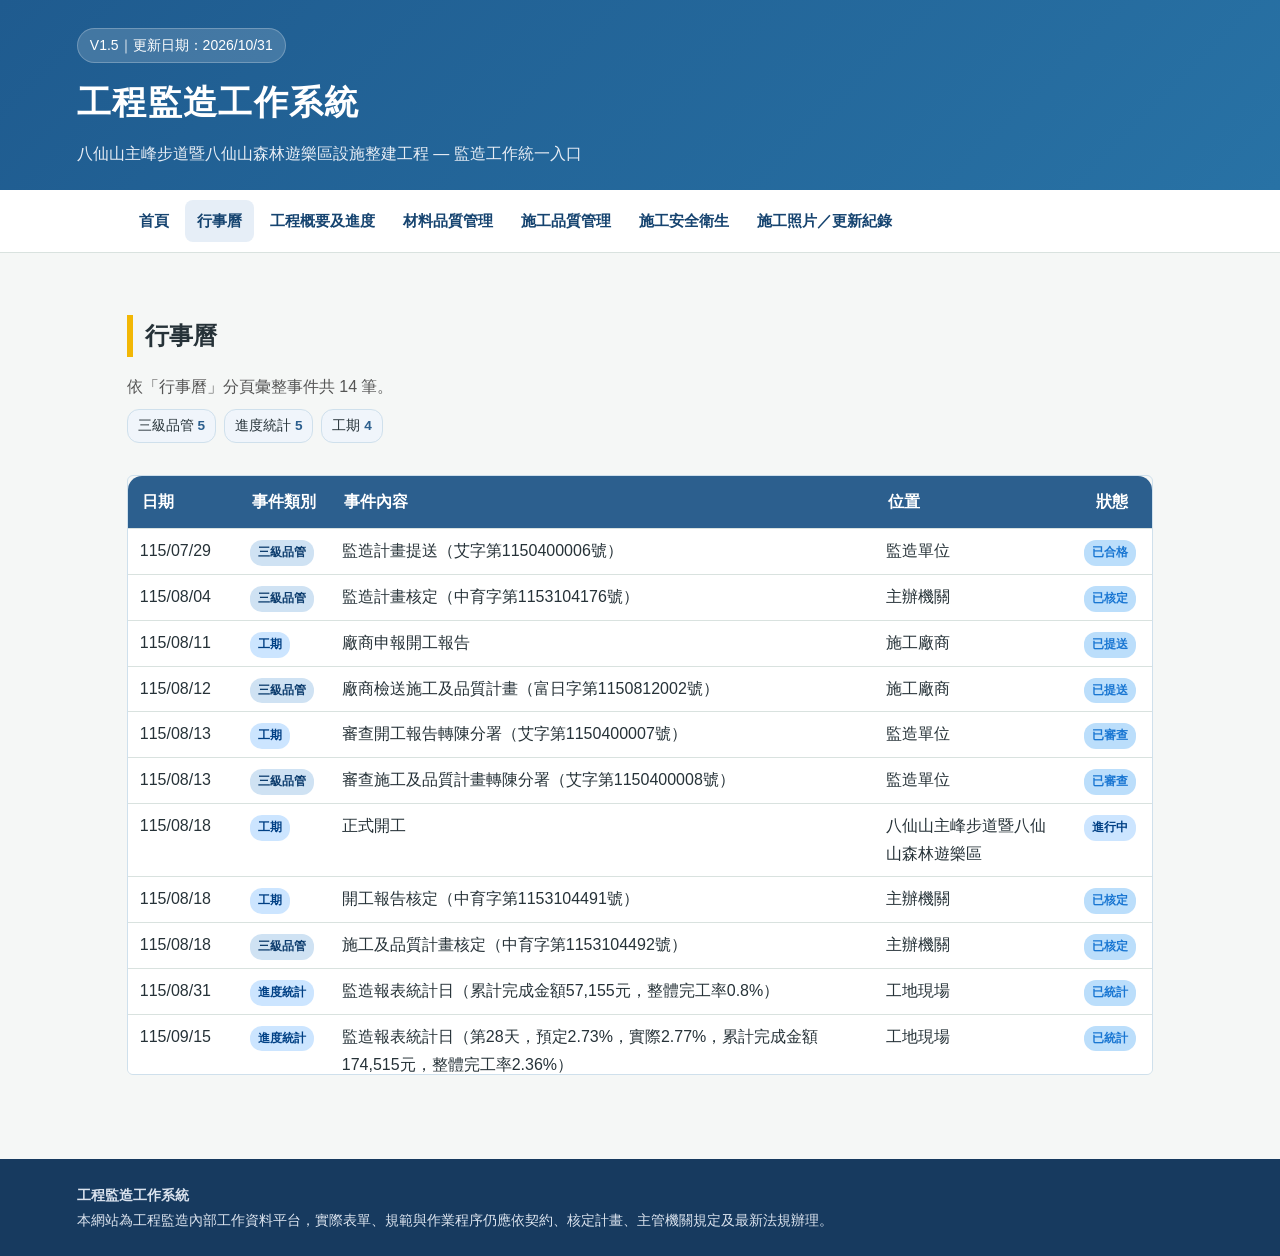
==== commit ddcccc79: "Add files via upload" ====
--- a/calendar.html
+++ b/calendar.html
@@ -37,7 +37,7 @@
 <body>
 <header>
 <div class="header-inner">
-<div class="badge">V1.4｜更新日期：2026/10/15</div>
+<div class="badge">V1.5｜更新日期：2026/10/31</div>
 <h1>工程監造工作系統</h1>
 <p class="subtitle">八仙山主峰步道暨八仙山森林遊樂區設施整建工程 — 監造工作統一入口</p>
 </div>
@@ -55,15 +55,15 @@
 </nav>
 <main>
 <h2 class="section-title">行事曆</h2>
-<p style="color:#555; margin-bottom:0.5rem;">依「行事曆」分頁彙整事件共 13 筆。</p>
-<div class="filter-bar"><span class="fchip">三級品管 <strong>5</strong></span> <span class="fchip">工期 <strong>4</strong></span> <span class="fchip">進度統計 <strong>4</strong></span></div>
+<p style="color:#555; margin-bottom:0.5rem;">依「行事曆」分頁彙整事件共 14 筆。</p>
+<div class="filter-bar"><span class="fchip">三級品管 <strong>5</strong></span> <span class="fchip">進度統計 <strong>5</strong></span> <span class="fchip">工期 <strong>4</strong></span></div>
 <div class="calendar-section">
 <div class="calendar-wrap">
 <table class="calendar-table">
 <thead>
 <tr><th class="date-col">日期</th><th>事件類別</th><th>事件內容</th><th>位置</th><th class="cal-status-col">狀態</th></tr>
 </thead>
-<tbody><tr><td>115/07/29</td><td><span class="event-tag tag-qc">三級品管</span></td><td>監造計畫提送（艾字第1150400006號）</td><td>監造單位</td><td class="cal-status-col"><span class="event-tag tag-safety">已合格</span></td></tr><tr><td>115/08/04</td><td><span class="event-tag tag-qc">三級品管</span></td><td>監造計畫核定（中育字第1153104176號）</td><td>主辦機關</td><td class="cal-status-col"><span class="event-tag tag-safety">已核定</span></td></tr><tr><td>115/08/11</td><td><span class="event-tag tag-progress">工期</span></td><td>廠商申報開工報告</td><td>施工廠商</td><td class="cal-status-col"><span class="event-tag tag-safety">已提送</span></td></tr><tr><td>115/08/12</td><td><span class="event-tag tag-qc">三級品管</span></td><td>廠商檢送施工及品質計畫（富日字第1150812002號）</td><td>施工廠商</td><td class="cal-status-col"><span class="event-tag tag-safety">已提送</span></td></tr><tr><td>115/08/13</td><td><span class="event-tag tag-progress">工期</span></td><td>審查開工報告轉陳分署（艾字第1150400007號）</td><td>監造單位</td><td class="cal-status-col"><span class="event-tag tag-safety">已審查</span></td></tr><tr><td>115/08/13</td><td><span class="event-tag tag-qc">三級品管</span></td><td>審查施工及品質計畫轉陳分署（艾字第1150400008號）</td><td>監造單位</td><td class="cal-status-col"><span class="event-tag tag-safety">已審查</span></td></tr><tr><td>115/08/18</td><td><span class="event-tag tag-progress">工期</span></td><td>正式開工</td><td>八仙山主峰步道暨八仙山森林遊樂區</td><td class="cal-status-col"><span class="event-tag tag-progress">進行中</span></td></tr><tr><td>115/08/18</td><td><span class="event-tag tag-progress">工期</span></td><td>開工報告核定（中育字第1153104491號）</td><td>主辦機關</td><td class="cal-status-col"><span class="event-tag tag-safety">已核定</span></td></tr><tr><td>115/08/18</td><td><span class="event-tag tag-qc">三級品管</span></td><td>施工及品質計畫核定（中育字第1153104492號）</td><td>主辦機關</td><td class="cal-status-col"><span class="event-tag tag-safety">已核定</span></td></tr><tr><td>115/08/31</td><td><span class="event-tag tag-progress">進度統計</span></td><td>監造報表統計日（累計完成金額57,155元，整體完工率0.8%）</td><td>工地現場</td><td class="cal-status-col"><span class="event-tag tag-safety">已統計</span></td></tr><tr><td>115/09/15</td><td><span class="event-tag tag-progress">進度統計</span></td><td>監造報表統計日（第28天，預定2.73%，實際2.77%，累計完成金額174,515元，整體完工率2.36%）</td><td>工地現場</td><td class="cal-status-col"><span class="event-tag tag-safety">已統計</span></td></tr><tr><td>115/09/30</td><td><span class="event-tag tag-progress">進度統計</span></td><td>監造報表統計日（第43天，預定8.20%，實際8.24%，累計完成金額518,972元，整體完工率7.03%）</td><td>工地現場</td><td class="cal-status-col"><span class="event-tag tag-safety">已統計</span></td></tr><tr><td>115/10/15</td><td><span class="event-tag tag-progress">進度統計</span></td><td>監造報表統計日（第58天，預定16.80%，實際17.04%，累計完成金額1,073,335元，整體完工率14.54%）</td><td>工地現場</td><td class="cal-status-col"><span class="event-tag tag-safety">已統計</span></td></tr></tbody>
+<tbody><tr><td>115/07/29</td><td><span class="event-tag tag-qc">三級品管</span></td><td>監造計畫提送（艾字第1150400006號）</td><td>監造單位</td><td class="cal-status-col"><span class="event-tag tag-safety">已合格</span></td></tr><tr><td>115/08/04</td><td><span class="event-tag tag-qc">三級品管</span></td><td>監造計畫核定（中育字第1153104176號）</td><td>主辦機關</td><td class="cal-status-col"><span class="event-tag tag-safety">已核定</span></td></tr><tr><td>115/08/11</td><td><span class="event-tag tag-progress">工期</span></td><td>廠商申報開工報告</td><td>施工廠商</td><td class="cal-status-col"><span class="event-tag tag-safety">已提送</span></td></tr><tr><td>115/08/12</td><td><span class="event-tag tag-qc">三級品管</span></td><td>廠商檢送施工及品質計畫（富日字第1150812002號）</td><td>施工廠商</td><td class="cal-status-col"><span class="event-tag tag-safety">已提送</span></td></tr><tr><td>115/08/13</td><td><span class="event-tag tag-progress">工期</span></td><td>審查開工報告轉陳分署（艾字第1150400007號）</td><td>監造單位</td><td class="cal-status-col"><span class="event-tag tag-safety">已審查</span></td></tr><tr><td>115/08/13</td><td><span class="event-tag tag-qc">三級品管</span></td><td>審查施工及品質計畫轉陳分署（艾字第1150400008號）</td><td>監造單位</td><td class="cal-status-col"><span class="event-tag tag-safety">已審查</span></td></tr><tr><td>115/08/18</td><td><span class="event-tag tag-progress">工期</span></td><td>正式開工</td><td>八仙山主峰步道暨八仙山森林遊樂區</td><td class="cal-status-col"><span class="event-tag tag-progress">進行中</span></td></tr><tr><td>115/08/18</td><td><span class="event-tag tag-progress">工期</span></td><td>開工報告核定（中育字第1153104491號）</td><td>主辦機關</td><td class="cal-status-col"><span class="event-tag tag-safety">已核定</span></td></tr><tr><td>115/08/18</td><td><span class="event-tag tag-qc">三級品管</span></td><td>施工及品質計畫核定（中育字第1153104492號）</td><td>主辦機關</td><td class="cal-status-col"><span class="event-tag tag-safety">已核定</span></td></tr><tr><td>115/08/31</td><td><span class="event-tag tag-progress">進度統計</span></td><td>監造報表統計日（累計完成金額57,155元，整體完工率0.8%）</td><td>工地現場</td><td class="cal-status-col"><span class="event-tag tag-safety">已統計</span></td></tr><tr><td>115/09/15</td><td><span class="event-tag tag-progress">進度統計</span></td><td>監造報表統計日（第28天，預定2.73%，實際2.77%，累計完成金額174,515元，整體完工率2.36%）</td><td>工地現場</td><td class="cal-status-col"><span class="event-tag tag-safety">已統計</span></td></tr><tr><td>115/09/30</td><td><span class="event-tag tag-progress">進度統計</span></td><td>監造報表統計日（第43天，預定8.20%，實際8.24%，累計完成金額518,972元，整體完工率7.03%）</td><td>工地現場</td><td class="cal-status-col"><span class="event-tag tag-safety">已統計</span></td></tr><tr><td>115/10/15</td><td><span class="event-tag tag-progress">進度統計</span></td><td>監造報表統計日（第58天，預定16.80%，實際17.04%，累計完成金額1,073,335元，整體完工率14.54%）</td><td>工地現場</td><td class="cal-status-col"><span class="event-tag tag-safety">已統計</span></td></tr><tr><td>115/10/31</td><td><span class="event-tag tag-progress">進度統計</span></td><td>監造報表統計日（第72天，預定25.20%，實際25.32%，累計完成金額1,594,338元，整體完工率21.60%）</td><td>工地現場</td><td class="cal-status-col"><span class="event-tag tag-safety">已統計</span></td></tr></tbody>
 </table>
 </div>
 </div>
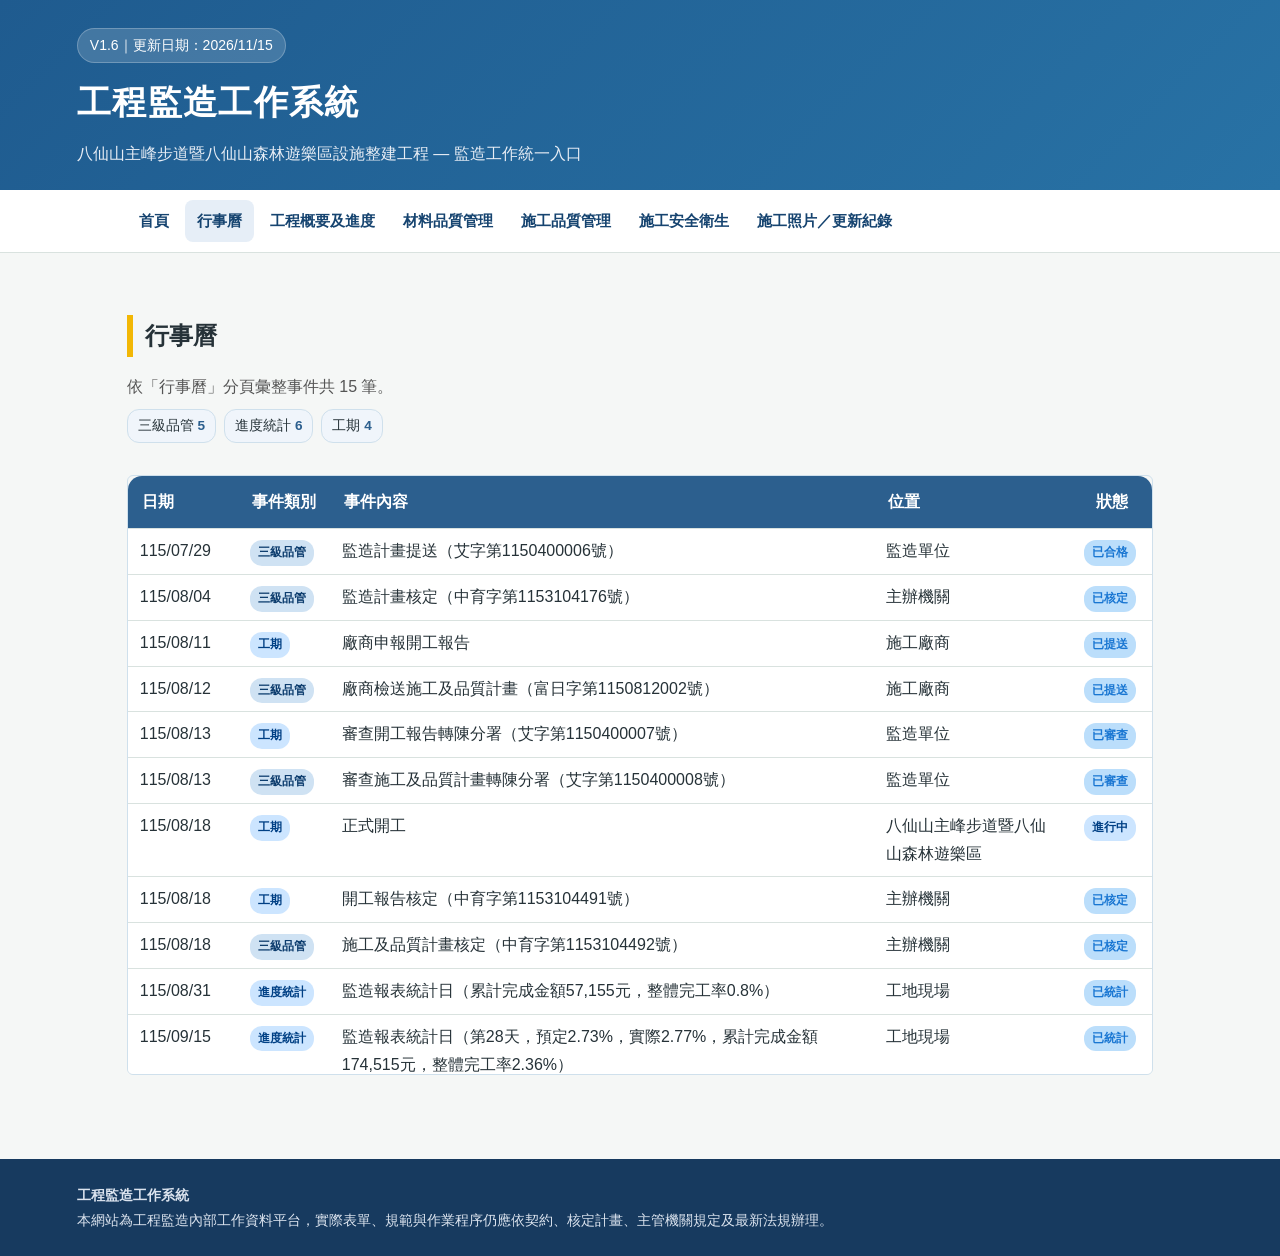
==== commit a18eef62: "Add files via upload" ====
--- a/calendar.html
+++ b/calendar.html
@@ -37,7 +37,7 @@
 <body>
 <header>
 <div class="header-inner">
-<div class="badge">V1.5｜更新日期：2026/10/31</div>
+<div class="badge">V1.6｜更新日期：2026/11/15</div>
 <h1>工程監造工作系統</h1>
 <p class="subtitle">八仙山主峰步道暨八仙山森林遊樂區設施整建工程 — 監造工作統一入口</p>
 </div>
@@ -55,15 +55,15 @@
 </nav>
 <main>
 <h2 class="section-title">行事曆</h2>
-<p style="color:#555; margin-bottom:0.5rem;">依「行事曆」分頁彙整事件共 14 筆。</p>
-<div class="filter-bar"><span class="fchip">三級品管 <strong>5</strong></span> <span class="fchip">進度統計 <strong>5</strong></span> <span class="fchip">工期 <strong>4</strong></span></div>
+<p style="color:#555; margin-bottom:0.5rem;">依「行事曆」分頁彙整事件共 15 筆。</p>
+<div class="filter-bar"><span class="fchip">三級品管 <strong>5</strong></span> <span class="fchip">進度統計 <strong>6</strong></span> <span class="fchip">工期 <strong>4</strong></span></div>
 <div class="calendar-section">
 <div class="calendar-wrap">
 <table class="calendar-table">
 <thead>
 <tr><th class="date-col">日期</th><th>事件類別</th><th>事件內容</th><th>位置</th><th class="cal-status-col">狀態</th></tr>
 </thead>
-<tbody><tr><td>115/07/29</td><td><span class="event-tag tag-qc">三級品管</span></td><td>監造計畫提送（艾字第1150400006號）</td><td>監造單位</td><td class="cal-status-col"><span class="event-tag tag-safety">已合格</span></td></tr><tr><td>115/08/04</td><td><span class="event-tag tag-qc">三級品管</span></td><td>監造計畫核定（中育字第1153104176號）</td><td>主辦機關</td><td class="cal-status-col"><span class="event-tag tag-safety">已核定</span></td></tr><tr><td>115/08/11</td><td><span class="event-tag tag-progress">工期</span></td><td>廠商申報開工報告</td><td>施工廠商</td><td class="cal-status-col"><span class="event-tag tag-safety">已提送</span></td></tr><tr><td>115/08/12</td><td><span class="event-tag tag-qc">三級品管</span></td><td>廠商檢送施工及品質計畫（富日字第1150812002號）</td><td>施工廠商</td><td class="cal-status-col"><span class="event-tag tag-safety">已提送</span></td></tr><tr><td>115/08/13</td><td><span class="event-tag tag-progress">工期</span></td><td>審查開工報告轉陳分署（艾字第1150400007號）</td><td>監造單位</td><td class="cal-status-col"><span class="event-tag tag-safety">已審查</span></td></tr><tr><td>115/08/13</td><td><span class="event-tag tag-qc">三級品管</span></td><td>審查施工及品質計畫轉陳分署（艾字第1150400008號）</td><td>監造單位</td><td class="cal-status-col"><span class="event-tag tag-safety">已審查</span></td></tr><tr><td>115/08/18</td><td><span class="event-tag tag-progress">工期</span></td><td>正式開工</td><td>八仙山主峰步道暨八仙山森林遊樂區</td><td class="cal-status-col"><span class="event-tag tag-progress">進行中</span></td></tr><tr><td>115/08/18</td><td><span class="event-tag tag-progress">工期</span></td><td>開工報告核定（中育字第1153104491號）</td><td>主辦機關</td><td class="cal-status-col"><span class="event-tag tag-safety">已核定</span></td></tr><tr><td>115/08/18</td><td><span class="event-tag tag-qc">三級品管</span></td><td>施工及品質計畫核定（中育字第1153104492號）</td><td>主辦機關</td><td class="cal-status-col"><span class="event-tag tag-safety">已核定</span></td></tr><tr><td>115/08/31</td><td><span class="event-tag tag-progress">進度統計</span></td><td>監造報表統計日（累計完成金額57,155元，整體完工率0.8%）</td><td>工地現場</td><td class="cal-status-col"><span class="event-tag tag-safety">已統計</span></td></tr><tr><td>115/09/15</td><td><span class="event-tag tag-progress">進度統計</span></td><td>監造報表統計日（第28天，預定2.73%，實際2.77%，累計完成金額174,515元，整體完工率2.36%）</td><td>工地現場</td><td class="cal-status-col"><span class="event-tag tag-safety">已統計</span></td></tr><tr><td>115/09/30</td><td><span class="event-tag tag-progress">進度統計</span></td><td>監造報表統計日（第43天，預定8.20%，實際8.24%，累計完成金額518,972元，整體完工率7.03%）</td><td>工地現場</td><td class="cal-status-col"><span class="event-tag tag-safety">已統計</span></td></tr><tr><td>115/10/15</td><td><span class="event-tag tag-progress">進度統計</span></td><td>監造報表統計日（第58天，預定16.80%，實際17.04%，累計完成金額1,073,335元，整體完工率14.54%）</td><td>工地現場</td><td class="cal-status-col"><span class="event-tag tag-safety">已統計</span></td></tr><tr><td>115/10/31</td><td><span class="event-tag tag-progress">進度統計</span></td><td>監造報表統計日（第72天，預定25.20%，實際25.32%，累計完成金額1,594,338元，整體完工率21.60%）</td><td>工地現場</td><td class="cal-status-col"><span class="event-tag tag-safety">已統計</span></td></tr></tbody>
+<tbody><tr><td>115/07/29</td><td><span class="event-tag tag-qc">三級品管</span></td><td>監造計畫提送（艾字第1150400006號）</td><td>監造單位</td><td class="cal-status-col"><span class="event-tag tag-safety">已合格</span></td></tr><tr><td>115/08/04</td><td><span class="event-tag tag-qc">三級品管</span></td><td>監造計畫核定（中育字第1153104176號）</td><td>主辦機關</td><td class="cal-status-col"><span class="event-tag tag-safety">已核定</span></td></tr><tr><td>115/08/11</td><td><span class="event-tag tag-progress">工期</span></td><td>廠商申報開工報告</td><td>施工廠商</td><td class="cal-status-col"><span class="event-tag tag-safety">已提送</span></td></tr><tr><td>115/08/12</td><td><span class="event-tag tag-qc">三級品管</span></td><td>廠商檢送施工及品質計畫（富日字第1150812002號）</td><td>施工廠商</td><td class="cal-status-col"><span class="event-tag tag-safety">已提送</span></td></tr><tr><td>115/08/13</td><td><span class="event-tag tag-progress">工期</span></td><td>審查開工報告轉陳分署（艾字第1150400007號）</td><td>監造單位</td><td class="cal-status-col"><span class="event-tag tag-safety">已審查</span></td></tr><tr><td>115/08/13</td><td><span class="event-tag tag-qc">三級品管</span></td><td>審查施工及品質計畫轉陳分署（艾字第1150400008號）</td><td>監造單位</td><td class="cal-status-col"><span class="event-tag tag-safety">已審查</span></td></tr><tr><td>115/08/18</td><td><span class="event-tag tag-progress">工期</span></td><td>正式開工</td><td>八仙山主峰步道暨八仙山森林遊樂區</td><td class="cal-status-col"><span class="event-tag tag-progress">進行中</span></td></tr><tr><td>115/08/18</td><td><span class="event-tag tag-progress">工期</span></td><td>開工報告核定（中育字第1153104491號）</td><td>主辦機關</td><td class="cal-status-col"><span class="event-tag tag-safety">已核定</span></td></tr><tr><td>115/08/18</td><td><span class="event-tag tag-qc">三級品管</span></td><td>施工及品質計畫核定（中育字第1153104492號）</td><td>主辦機關</td><td class="cal-status-col"><span class="event-tag tag-safety">已核定</span></td></tr><tr><td>115/08/31</td><td><span class="event-tag tag-progress">進度統計</span></td><td>監造報表統計日（累計完成金額57,155元，整體完工率0.8%）</td><td>工地現場</td><td class="cal-status-col"><span class="event-tag tag-safety">已統計</span></td></tr><tr><td>115/09/15</td><td><span class="event-tag tag-progress">進度統計</span></td><td>監造報表統計日（第28天，預定2.73%，實際2.77%，累計完成金額174,515元，整體完工率2.36%）</td><td>工地現場</td><td class="cal-status-col"><span class="event-tag tag-safety">已統計</span></td></tr><tr><td>115/09/30</td><td><span class="event-tag tag-progress">進度統計</span></td><td>監造報表統計日（第43天，預定8.20%，實際8.24%，累計完成金額518,972元，整體完工率7.03%）</td><td>工地現場</td><td class="cal-status-col"><span class="event-tag tag-safety">已統計</span></td></tr><tr><td>115/10/15</td><td><span class="event-tag tag-progress">進度統計</span></td><td>監造報表統計日（第58天，預定16.80%，實際17.04%，累計完成金額1,073,335元，整體完工率14.54%）</td><td>工地現場</td><td class="cal-status-col"><span class="event-tag tag-safety">已統計</span></td></tr><tr><td>115/10/31</td><td><span class="event-tag tag-progress">進度統計</span></td><td>監造報表統計日（第72天，預定25.20%，實際25.32%，累計完成金額1,594,338元，整體完工率21.60%）</td><td>工地現場</td><td class="cal-status-col"><span class="event-tag tag-safety">已統計</span></td></tr><tr><td>115/11/15</td><td><span class="event-tag tag-progress">進度統計</span></td><td>監造報表統計日（第89天，預定36.60%，實際36.68%，累計完成金額2,309,558元，整體完工率31.29%）</td><td>工地現場</td><td class="cal-status-col"><span class="event-tag tag-safety">已統計</span></td></tr></tbody>
 </table>
 </div>
 </div>
